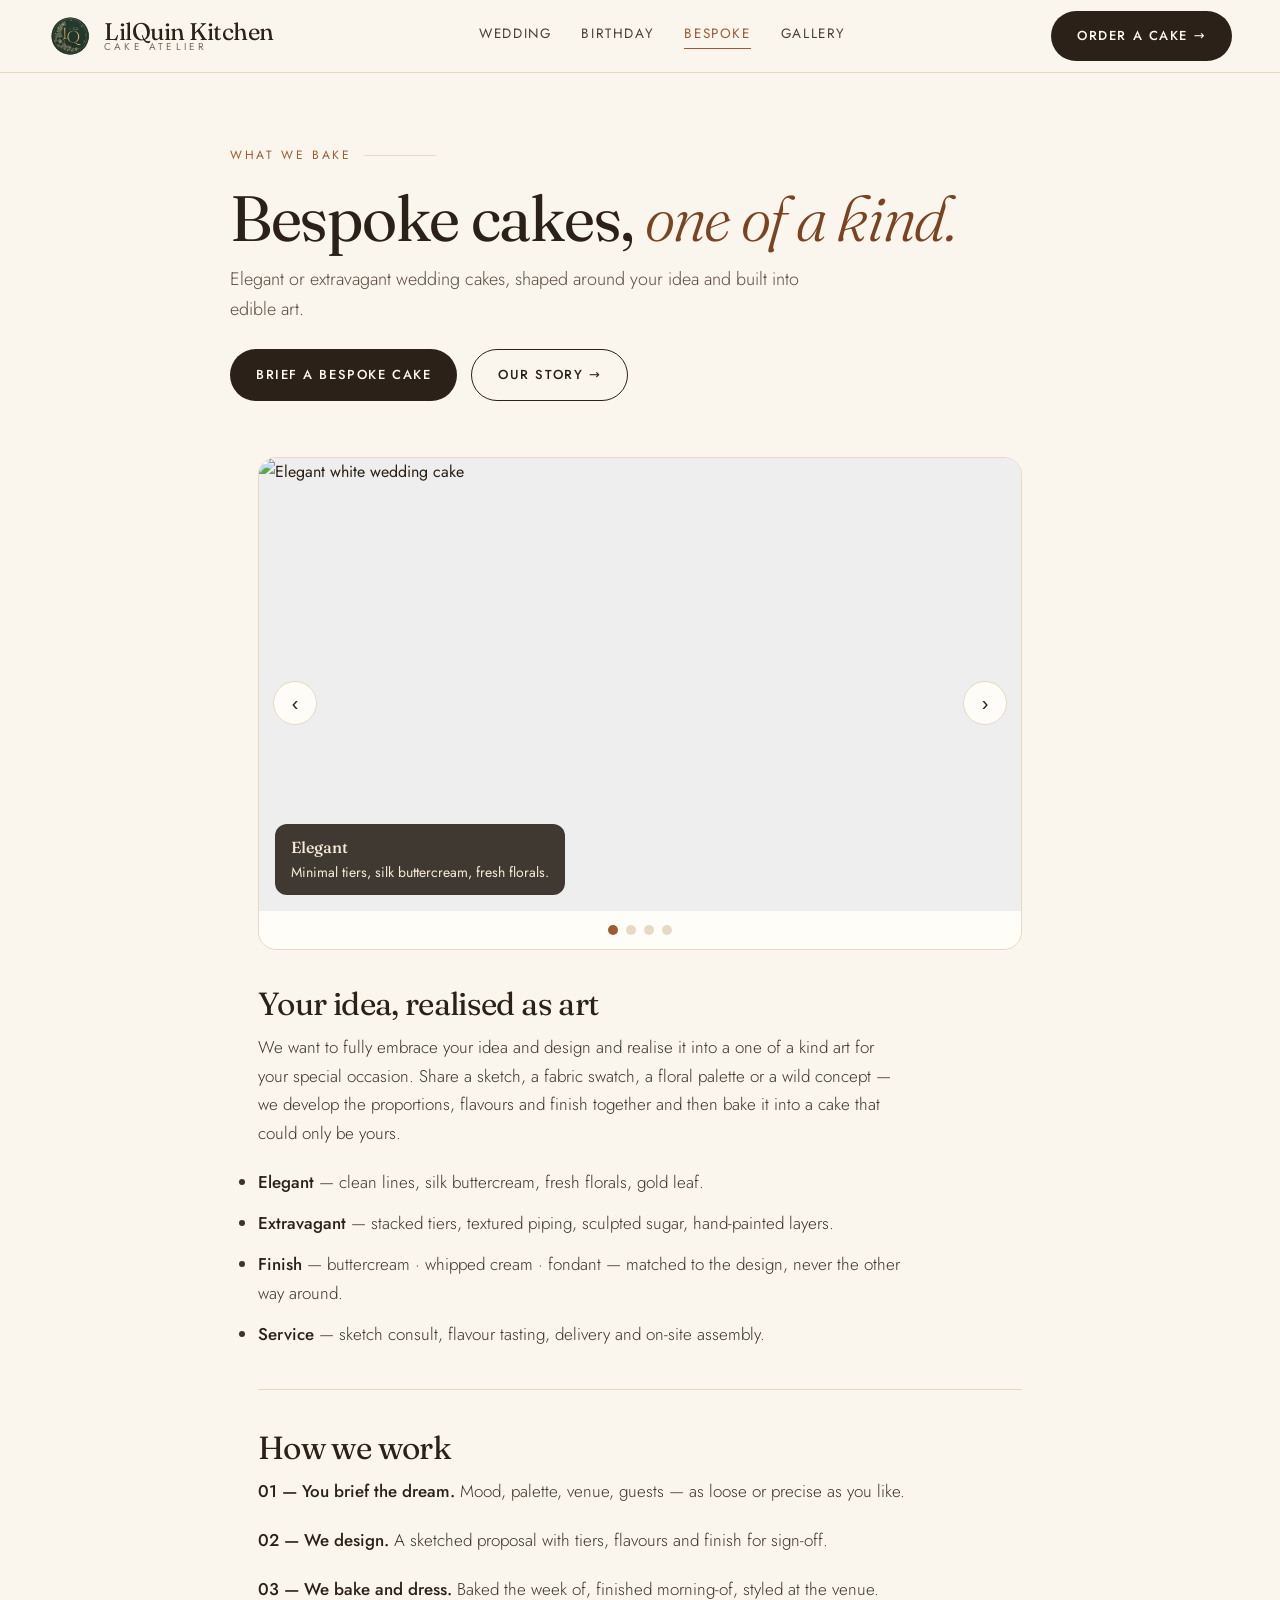
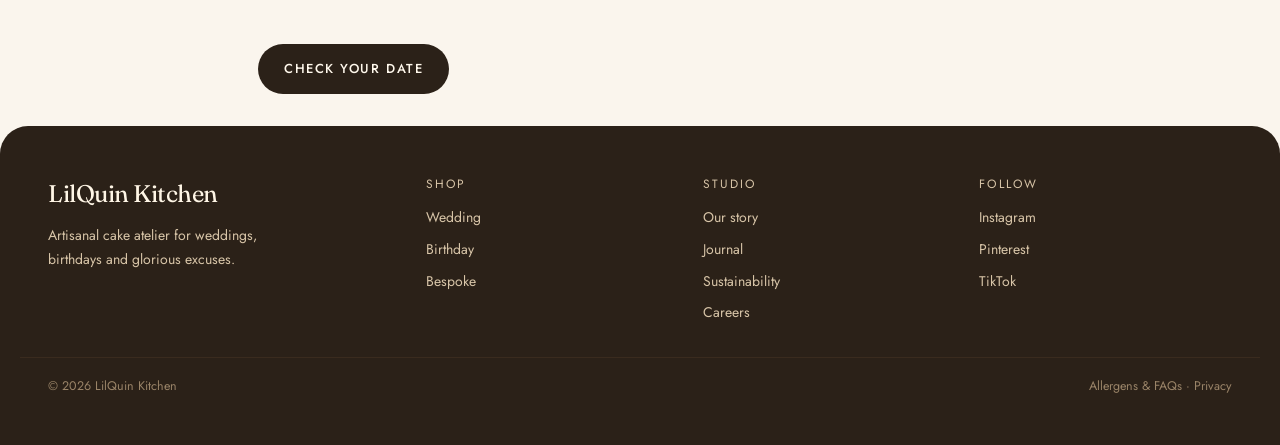
==== lilquin-bespoke.html @ a7b06f67 "Standardize button margins/sizing across all pages" ====
<!DOCTYPE html>
<html lang="en">
<head>
<meta charset="UTF-8">
<meta name="viewport" content="width=device-width, initial-scale=1.0">
<link rel="icon" type="image/png" href="assets/images/logo.png">
<title>Bespoke Cakes — LilQuin Kitchen</title>
<link href="https://fonts.googleapis.com/css2?family=Fraunces:ital,opsz,wght@0,9..144,300;0,9..144,400;0,9..144,500;0,9..144,600;1,9..144,400;1,9..144,500&family=Jost:wght@300;400;500;600&display=swap" rel="stylesheet">
<style>
:root{
  --cream:#FAF5ED; --cream2:#F3EAD9; --ink:#2B2118; --muted:#7A6A5B;
  --line:#E7D9C4; --accent:#9C5B33; --accent-dark:#7A4423; --sage:#5F6F52; --blush:#EFD9C5;
  --card:#FFFDF8; --radius:18px;
}
*{margin:0;padding:0;box-sizing:border-box}
body{font-family:'Jost',system-ui,sans-serif;background:var(--cream);color:var(--ink);line-height:1.7;-webkit-font-smoothing:antialiased}
h1,h2,h3{font-family:'Fraunces',Georgia,serif;font-weight:400;line-height:1.1;letter-spacing:-.02em}
a{color:inherit;text-decoration:none}
.wrap{max-width:820px;margin:0 auto;padding:0 28px}
.wrap-wide{max-width:1240px;margin:0 auto;padding:0 28px}
header{position:sticky;top:0;z-index:20;background:rgba(250,245,237,.88);backdrop-filter:blur(14px);border-bottom:1px solid var(--line)}
.nav{display:flex;align-items:center;justify-content:space-between;height:72px}
.logo{display:flex;align-items:center;gap:12px;font-family:'Fraunces',serif;font-size:24px;letter-spacing:-.02em}
.logo img{width:44px;height:44px;border-radius:50%;object-fit:cover;flex-shrink:0}
.logo-text{display:flex;flex-direction:column;line-height:1}
.logo small,.logo-text small{display:block;font-family:'Jost';font-size:10px;letter-spacing:.32em;text-transform:uppercase;color:var(--muted);margin-top:-2px}
.links{display:flex;gap:30px;font-size:13.5px;letter-spacing:.12em;text-transform:uppercase;color:#4A3E33}
.links a:hover{color:var(--accent)}
.links a.active{color:var(--accent);border-bottom:1px solid var(--accent);padding-bottom:2px}
.btn{display:inline-flex;align-items:center;gap:10px;background:var(--ink);color:#FFF8EC;border:0;border-radius:999px;padding:14px 26px;font-size:13px;letter-spacing:.12em;text-transform:uppercase;font-weight:500;cursor:pointer;transition:.25s}
.btn:hover{background:var(--accent);transform:translateY(-1px)}
.hero{padding:72px 0 16px}
.kicker{font-size:12px;letter-spacing:.22em;text-transform:uppercase;color:var(--accent);margin-bottom:12px;display:flex;align-items:center;gap:12px}
.kicker:after{content:"";height:1px;width:72px;background:var(--line);display:inline-block}
.hero h1{font-size:clamp(44px,5vw,68px);margin:18px 0 10px}
.hero h1 i{font-style:italic;font-weight:300;color:var(--accent-dark)}
.hero p.lead{font-size:18px;color:#5B4D40;font-weight:300;max-width:58ch;margin-bottom:24px}
.cta-wrap{display:flex;gap:14px;margin-bottom:32px;flex-wrap:wrap}

.carousel{position:relative;background:var(--card);border:1px solid var(--line);border-radius:var(--radius);overflow:hidden;margin:8px 0 8px}
.slides{position:relative;aspect-ratio:16/9.5;background:#eee;overflow:hidden}
.slide{position:absolute;inset:0;opacity:0;transition:opacity .5s}
.slide.active{opacity:1;z-index:1}
.slide img{width:100%;height:100%;object-fit:cover;display:block}
.cap{position:absolute;left:16px;bottom:16px;background:rgba(35,26,18,.85);color:#F6EAD6;border-radius:12px;padding:10px 16px;font-size:14px}
.cap strong{font-family:'Fraunces';font-weight:500;font-size:16px;display:block}
.car-btn{position:absolute;top:50%;transform:translateY(-50%);z-index:2;width:44px;height:44px;border-radius:50%;border:1px solid var(--line);background:rgba(255,253,248,.92);font-size:20px;cursor:pointer;color:var(--ink)}
.car-btn:hover{background:var(--ink);color:#fff}
.car-btn.prev{left:14px}.car-btn.next{right:14px}
.dots{display:flex;gap:8px;justify-content:center;padding:14px}
.dot2{width:10px;height:10px;border-radius:50%;background:var(--line);border:0;cursor:pointer}
.dot2.active{background:var(--accent)}
.divider{border:0;border-top:1px solid var(--line);margin:40px 0}
.prose p{font-size:17px;color:#3E332A;font-weight:300;margin-bottom:20px;max-width:65ch}
.prose h2{font-size:32px;margin:36px 0 12px}
.prose ul{font-size:17px;color:#3E332A;font-weight:300;max-width:65ch;margin-bottom:20px}
.prose li{margin-bottom:12px}
.prose strong{font-weight:500;color:var(--ink)}
.box{background:var(--card);border:1px solid var(--line);border-radius:var(--radius);padding:32px;margin:0 0 60px}
.box p{color:var(--muted);margin:8px 0 20px}
footer{background:var(--ink);color:#D8C5A8;padding:48px 0;border-radius:28px 28px 0 0;margin-top:20px}
footer .cols{display:grid;grid-template-columns:1.4fr 1fr 1fr 1fr;gap:24px}
@media(max-width:980px){
.links{display:none}
footer .cols{grid-template-columns:1fr 1fr}
}
@media(max-width:600px){
body{overflow-x:hidden}
img{max-width:100%}
.wrap,.wrap-wide{padding:0 18px}
.nav{height:64px}
.logo{font-size:19px;gap:8px}
.logo img{width:36px;height:36px}
.nav .btn{padding:10px 16px;font-size:11px;white-space:nowrap}
.cta-row .btn,.cta-wrap .btn,.cta-box .btn{width:100%;justify-content:center}
.hero{padding:36px 0 8px}
.hero h1{font-size:36px}
.hero p.lead{font-size:16px;margin-bottom:20px}

.prose p,.prose ul{font-size:16px}
.prose h2{font-size:25px;margin:28px 0 10px}
.box{padding:24px 20px;margin-bottom:40px}
.slides{aspect-ratio:4/3.4}
footer .cols{grid-template-columns:1fr;gap:20px}
footer{padding:36px 0;border-radius:20px 20px 0 0}
}
</style>
</head>
<body>
<header><div class="wrap-wide nav">
<div class="logo"><img src="assets/images/logo.png" alt="LilQuin Kitchen logo"><a href="index.html" class="logo-text" style="color:inherit;text-decoration:none">LilQuin Kitchen <small>Cake Atelier</small></a></div>
<nav class="links"><a href="lilquin-wedding.html">Wedding</a><a href="lilquin-birthday.html">Birthday</a><a href="lilquin-bespoke.html" class="active">Bespoke</a><a href="index.html#gallery">Gallery</a></nav>
<a class="btn" href="index.html#tasting">Order a cake →</a>
</div></header>

<div class="wrap hero">
<div class="kicker">What we bake</div>
<h1>Bespoke cakes, <i>one of a kind.</i></h1>
<p class="lead">Elegant or extravagant wedding cakes, shaped around your idea and built into edible art.</p>
<div class="cta-wrap">
<a class="btn" href="index.html#tasting">Brief a bespoke cake</a>
<a class="btn" href="lilquin-our-story.html" style="background:transparent;color:var(--ink);border:1px solid var(--ink)">Our Story →</a>
</div>
</div>

<main class="wrap">
<div class="carousel" id="bespCar">
<div class="slides">
<div class="slide active"><img src="https://images.unsplash.com/photo-1535254973040-607b474cb50d?q=80&w=1200&auto=format&fit=crop" alt="Elegant white wedding cake"><div class="cap"><strong>Elegant</strong>Minimal tiers, silk buttercream, fresh florals.</div></div>
<div class="slide"><img src="https://images.unsplash.com/photo-1578985545062-69928b1d9587?q=80&w=1200&auto=format&fit=crop" alt="Extravagant multi-tier wedding cake"><div class="cap"><strong>Extravagant</strong>Height, texture and drama for the big room.</div></div>
<div class="slide"><img src="https://images.unsplash.com/photo-1587668178277-295251f900ce?q=80&w=1200&auto=format&fit=crop" alt="Sculpted wedding cake detail"><div class="cap"><strong>Sculpted detail</strong>Hand-painted, piped, colour-matched.</div></div>
<div class="slide"><img src="https://images.unsplash.com/photo-1621303837174-89787a7d4729?q=80&w=1200&auto=format&fit=crop" alt="Brand launch cake"><div class="cap"><strong>Statement</strong>Art for the table — launches to vow renewals.</div></div>
</div>
<button class="car-btn prev" aria-label="Previous">‹</button>
<button class="car-btn next" aria-label="Next">›</button>
<div class="dots"></div>
</div>

<section class="prose">
<h2>Your idea, realised as art</h2>
<!-- required paragraph: embrace customer's idea into one-of-a-kind art -->
<p>We want to fully embrace your idea and design and realise it into a one of a kind art for your special occasion. Share a sketch, a fabric swatch, a floral palette or a wild concept — we develop the proportions, flavours and finish together and then bake it into a cake that could only be yours.</p>
<ul>
<li><strong>Elegant</strong> — clean lines, silk buttercream, fresh florals, gold leaf.</li>
<li><strong>Extravagant</strong> — stacked tiers, textured piping, sculpted sugar, hand-painted layers.</li>
<li><strong>Finish</strong> — buttercream · whipped cream · fondant — matched to the design, never the other way around.</li>
<li><strong>Service</strong> — sketch consult, flavour tasting, delivery and on-site assembly.</li>
</ul>
</section>

<div class="divider"></div>

<section class="prose">
<h2>How we work</h2>
<p><strong>01 — You brief the dream.</strong> Mood, palette, venue, guests — as loose or precise as you like.</p>
<p><strong>02 — We design.</strong> A sketched proposal with tiers, flavours and finish for sign-off.</p>
<p><strong>03 — We bake and dress.</strong> Baked the week of, finished morning-of, styled at the venue.</p>
</section>

<div class="cta-wrap" style="margin-top:40px">
<a class="btn" href="index.html#tasting">Check your date</a>
</div>
</main>

<footer><div class="wrap-wide cols">
<div><div class="logo" style="color:#FFF6E6">LilQuin Kitchen</div><p style="font-size:14px;margin-top:10px;max-width:32ch">Artisanal cake atelier for weddings, birthdays and glorious excuses.</p></div>
<div><div style="font-size:12px;letter-spacing:.18em;text-transform:uppercase;margin-bottom:12px">Shop</div><div style="display:grid;gap:8px;font-size:14px"><a href="lilquin-wedding.html">Wedding</a><a href="lilquin-birthday.html">Birthday</a><a href="lilquin-bespoke.html">Bespoke</a></div></div>
<div><div style="font-size:12px;letter-spacing:.18em;text-transform:uppercase;margin-bottom:12px">Studio</div><div style="display:grid;gap:8px;font-size:14px"><a href="lilquin-our-story.html">Our story</a><a href="#">Journal</a><a href="#">Sustainability</a><a href="#">Careers</a></div></div>
<div><div style="font-size:12px;letter-spacing:.18em;text-transform:uppercase;margin-bottom:12px">Follow</div><div style="display:grid;gap:8px;font-size:14px"><a href="#">Instagram</a><a href="#">Pinterest</a><a href="#">TikTok</a></div></div>
</div><div class="wrap-wide" style="border-top:1px solid #3A2B1E;margin-top:32px;padding-top:18px;display:flex;justify-content:space-between;font-size:12.5px;color:#9A8468"><span>© 2026 LilQuin Kitchen</span><span>Allergens & FAQs · Privacy</span></div></footer>

<script>
(function(){
var root=document.getElementById('bespCar');
var slides=root.querySelectorAll('.slide');
var dotsWrap=root.querySelector('.dots');
var i=0,timer;
slides.forEach(function(_,n){
var d=document.createElement('button');d.className='dot2'+(n===0?' active':'');
d.setAttribute('aria-label','Go to slide '+(n+1));
d.onclick=function(){go(n);restart();};dotsWrap.appendChild(d);
});
var dots=dotsWrap.querySelectorAll('.dot2');
function go(n){slides[i].classList.remove('active');dots[i].classList.remove('active');i=(n+slides.length)%slides.length;slides[i].classList.add('active');dots[i].classList.add('active');}
root.querySelector('.prev').onclick=function(){go(i-1);restart();};
root.querySelector('.next').onclick=function(){go(i+1);restart();};
function restart(){clearInterval(timer);timer=setInterval(function(){go(i+1);},6000);}
restart();
})();
</script>
</body>
</html>
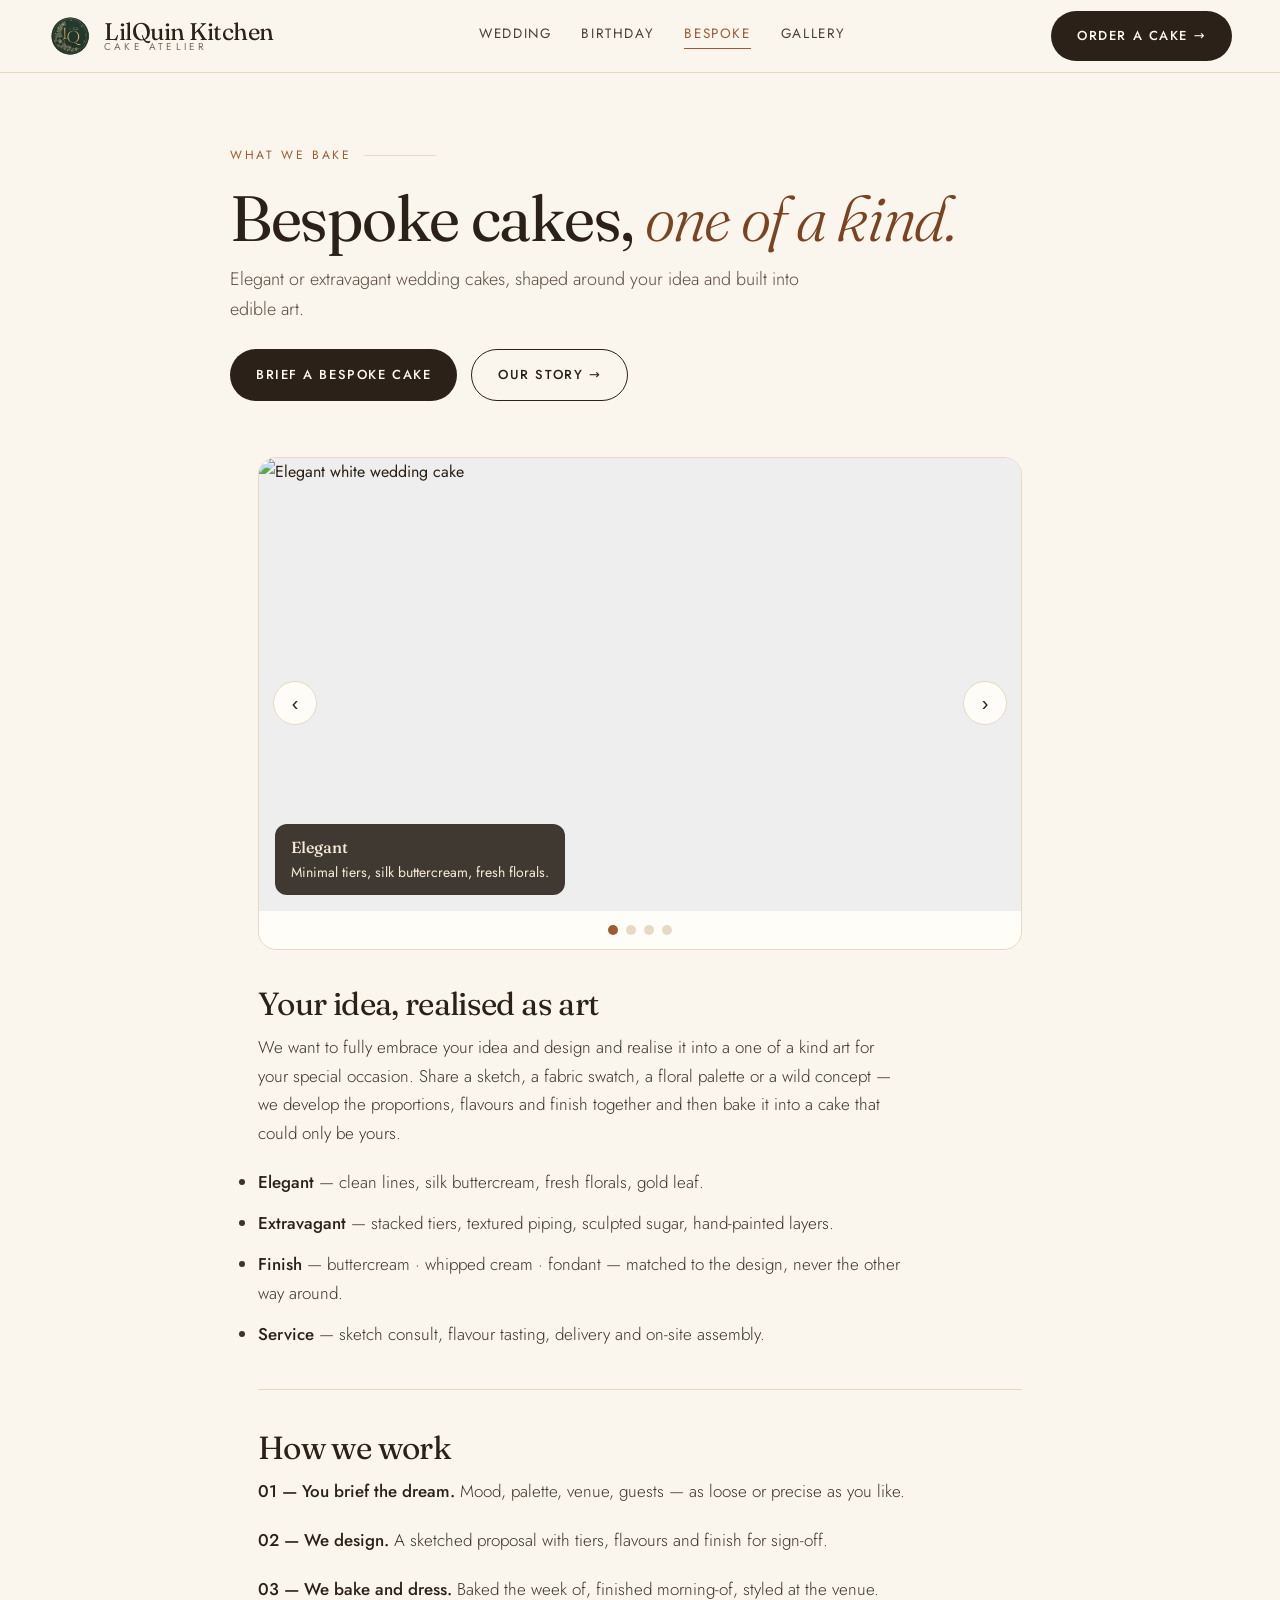
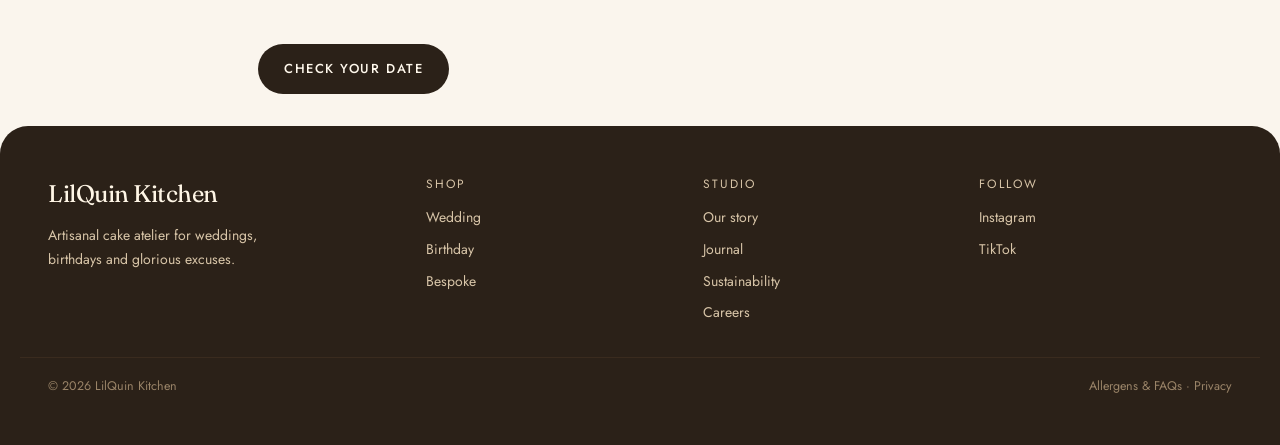
==== commit 4bae4e20: "Footer: remove Pinterest, link Instagram and TikTok to contact URLs on all pages" ====
--- a/lilquin-bespoke.html
+++ b/lilquin-bespoke.html
@@ -146,7 +146,7 @@
 <div><div class="logo" style="color:#FFF6E6">LilQuin Kitchen</div><p style="font-size:14px;margin-top:10px;max-width:32ch">Artisanal cake atelier for weddings, birthdays and glorious excuses.</p></div>
 <div><div style="font-size:12px;letter-spacing:.18em;text-transform:uppercase;margin-bottom:12px">Shop</div><div style="display:grid;gap:8px;font-size:14px"><a href="lilquin-wedding.html">Wedding</a><a href="lilquin-birthday.html">Birthday</a><a href="lilquin-bespoke.html">Bespoke</a></div></div>
 <div><div style="font-size:12px;letter-spacing:.18em;text-transform:uppercase;margin-bottom:12px">Studio</div><div style="display:grid;gap:8px;font-size:14px"><a href="lilquin-our-story.html">Our story</a><a href="#">Journal</a><a href="#">Sustainability</a><a href="#">Careers</a></div></div>
-<div><div style="font-size:12px;letter-spacing:.18em;text-transform:uppercase;margin-bottom:12px">Follow</div><div style="display:grid;gap:8px;font-size:14px"><a href="#">Instagram</a><a href="#">Pinterest</a><a href="#">TikTok</a></div></div>
+<div><div style="font-size:12px;letter-spacing:.18em;text-transform:uppercase;margin-bottom:12px">Follow</div><div style="display:grid;gap:8px;font-size:14px"><a href="https://instagram.com/lilquin_kitchen" target="_blank" rel="noopener">Instagram</a><a href="https://tiktok.com/@lilquin_kitchen" target="_blank" rel="noopener">TikTok</a></div></div>
 </div><div class="wrap-wide" style="border-top:1px solid #3A2B1E;margin-top:32px;padding-top:18px;display:flex;justify-content:space-between;font-size:12.5px;color:#9A8468"><span>© 2026 LilQuin Kitchen</span><span>Allergens & FAQs · Privacy</span></div></footer>
 
 <script>
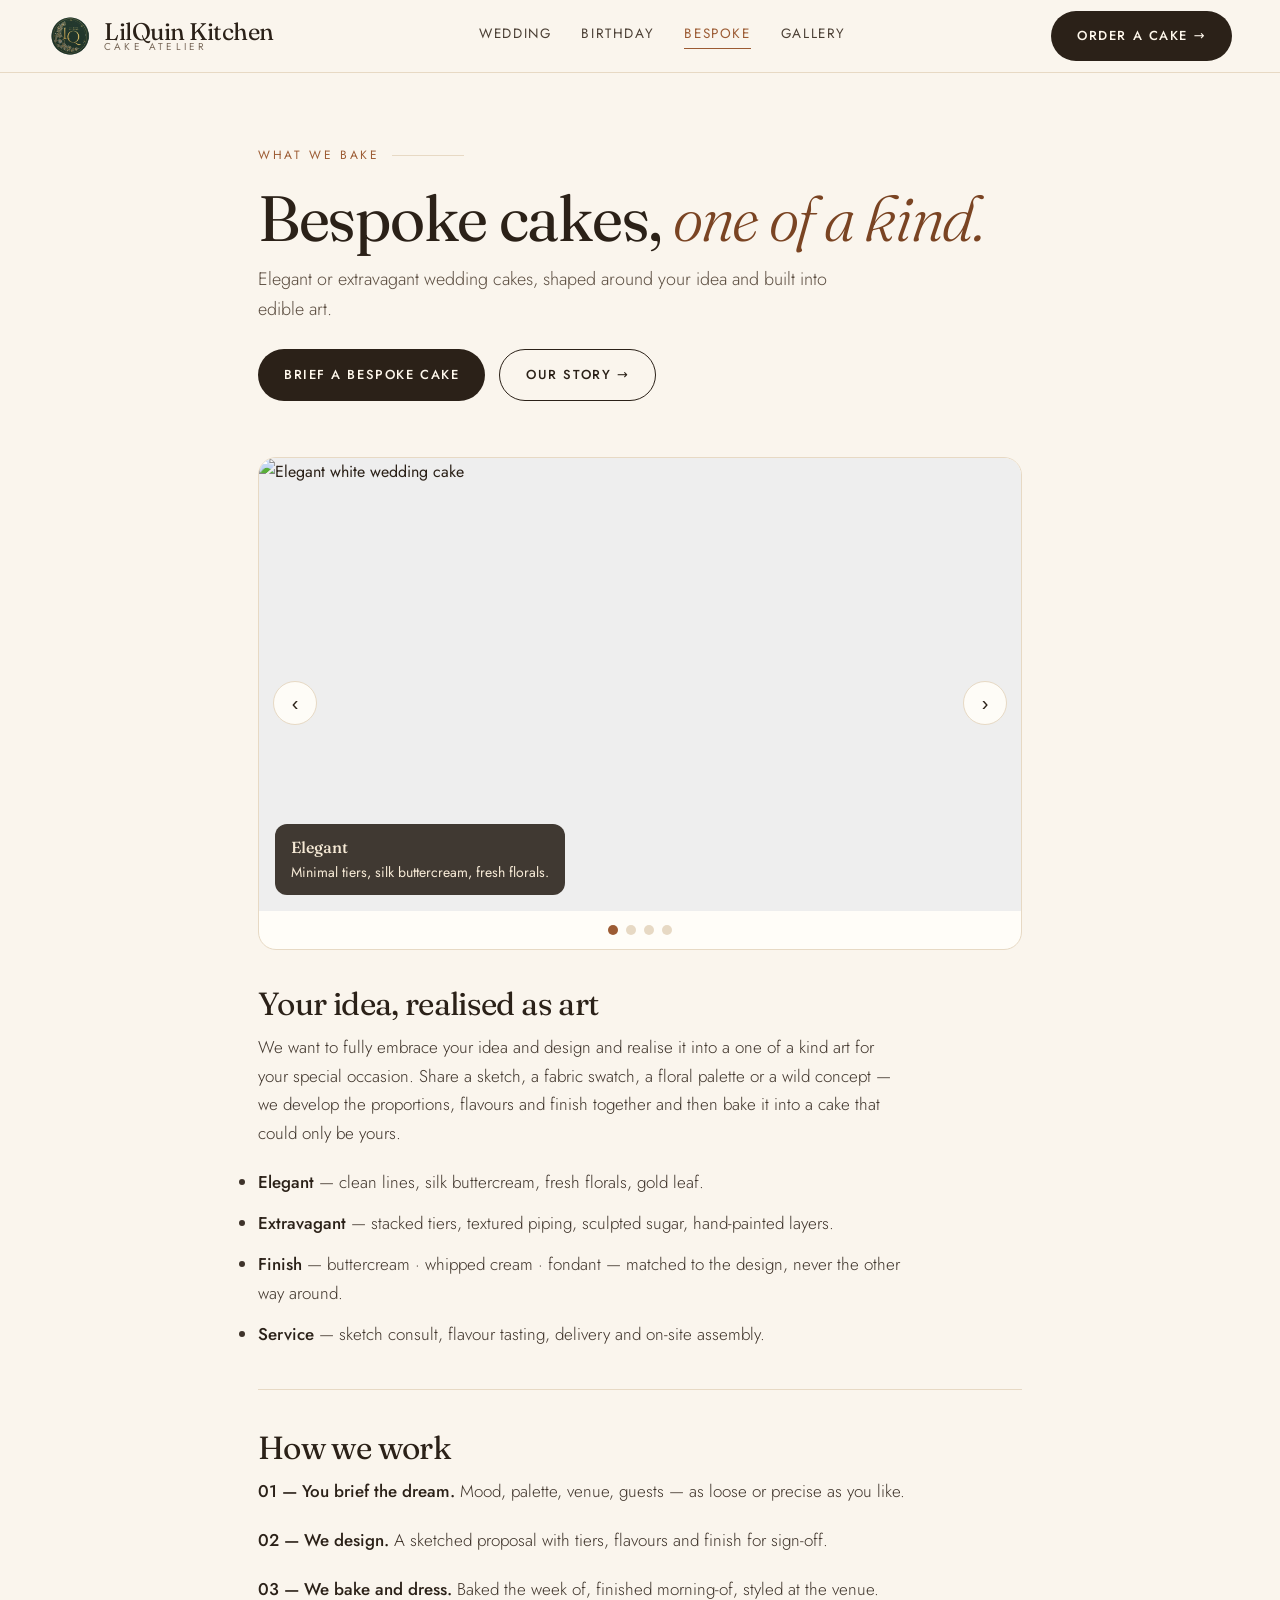
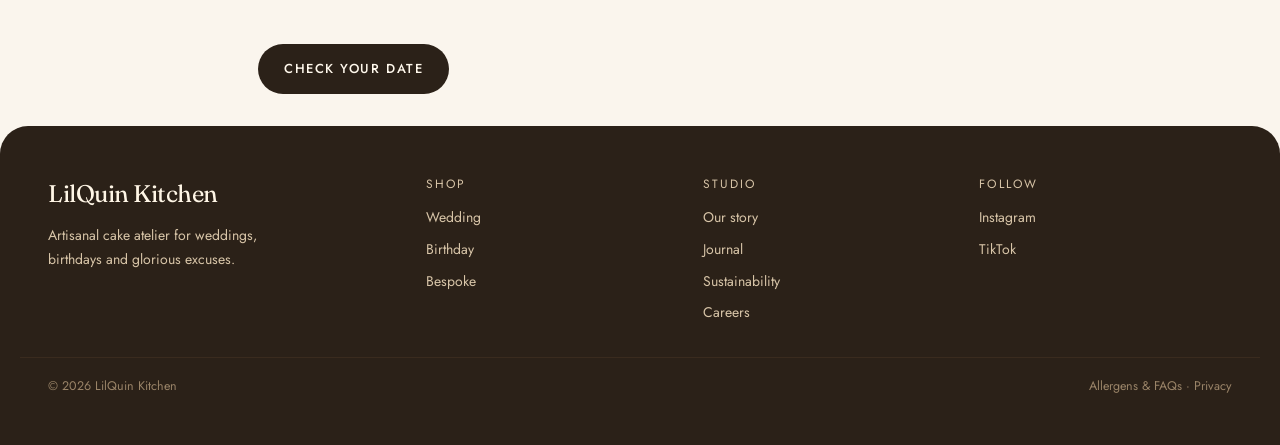
==== commit f5cef229: "fix(mobile): nest hero/story inside wrap for 18px gutters" ====
--- a/lilquin-bespoke.html
+++ b/lilquin-bespoke.html
@@ -29,7 +29,7 @@
 .links a.active{color:var(--accent);border-bottom:1px solid var(--accent);padding-bottom:2px}
 .btn{display:inline-flex;align-items:center;gap:10px;background:var(--ink);color:#FFF8EC;border:0;border-radius:999px;padding:14px 26px;font-size:13px;letter-spacing:.12em;text-transform:uppercase;font-weight:500;cursor:pointer;transition:.25s}
 .btn:hover{background:var(--accent);transform:translateY(-1px)}
-.hero{padding:72px 0 16px}
+.hero{padding-top:72px;padding-bottom:16px}
 .kicker{font-size:12px;letter-spacing:.22em;text-transform:uppercase;color:var(--accent);margin-bottom:12px;display:flex;align-items:center;gap:12px}
 .kicker:after{content:"";height:1px;width:72px;background:var(--line);display:inline-block}
 .hero h1{font-size:clamp(44px,5vw,68px);margin:18px 0 10px}
@@ -73,9 +73,10 @@
 .logo img{width:36px;height:36px}
 .nav .btn{padding:10px 16px;font-size:11px;white-space:nowrap}
 .cta-row .btn,.cta-wrap .btn,.cta-box .btn{width:100%;justify-content:center}
-.hero{padding:36px 0 8px}
-.hero h1{font-size:36px}
-.hero p.lead{font-size:16px;margin-bottom:20px}
+.hero{padding:36px 0 20px}
+.hero h1{font-size:38px;margin:22px 0 18px}
+.hero p.lead{font-size:16px;margin-bottom:0}
+.cta-wrap{margin:28px 0 30px}
 
 .prose p,.prose ul{font-size:16px}
 .prose h2{font-size:25px;margin:28px 0 10px}
@@ -84,22 +85,41 @@
 footer .cols{grid-template-columns:1fr;gap:20px}
 footer{padding:36px 0;border-radius:20px 20px 0 0}
 }
+
+.hamburger{display:none;align-items:center;justify-content:center;width:44px;height:44px;border:1px solid var(--line);border-radius:12px;background:#fff;color:var(--ink);cursor:pointer;flex-shrink:0}
+.hamburger span{display:block;width:18px;height:2px;background:currentColor;position:relative;transition:.2s}
+.hamburger span:before,.hamburger span:after{content:"";position:absolute;left:0;width:18px;height:2px;background:currentColor;transition:.2s}
+.hamburger span:before{top:-6px}.hamburger span:after{top:6px}
+.nav-open .hamburger span{background:transparent}
+.nav-open .hamburger span:before{transform:rotate(45deg);top:0}
+.nav-open .hamburger span:after{transform:rotate(-45deg);top:0}
+@media(max-width:980px){
+ .hamburger{display:flex}
+ .nav .btn{margin-left:auto}
+ .nav{position:relative}
+ header .links{position:absolute;top:100%;left:0;right:0;background:var(--cream);border-top:1px solid var(--line);border-bottom:1px solid var(--line);flex-direction:column;gap:0;padding:10px 18px 14px;display:none;z-index:19;box-shadow:0 12px 30px rgba(60,35,10,.12)}
+ header.nav-open .links{display:flex}
+ header .links a{padding:12px 4px;font-size:15px;border-bottom:1px solid #EDE3D3}
+ header .links a:last-child{border-bottom:0}
+}
 </style>
 </head>
 <body>
 <header><div class="wrap-wide nav">
 <div class="logo"><img src="assets/images/logo.png" alt="LilQuin Kitchen logo"><a href="index.html" class="logo-text" style="color:inherit;text-decoration:none">LilQuin Kitchen <small>Cake Atelier</small></a></div>
 <nav class="links"><a href="lilquin-wedding.html">Wedding</a><a href="lilquin-birthday.html">Birthday</a><a href="lilquin-bespoke.html" class="active">Bespoke</a><a href="index.html#gallery">Gallery</a></nav>
-<a class="btn" href="index.html#tasting">Order a cake →</a>
+<a class="btn" href="index.html#tasting">Order a cake →</a><button class="hamburger" aria-label="Menu" aria-expanded="false"><span></span></button>
 </div></header>
 
-<div class="wrap hero">
+<div class="wrap">
+<div class="hero">
 <div class="kicker">What we bake</div>
 <h1>Bespoke cakes, <i>one of a kind.</i></h1>
 <p class="lead">Elegant or extravagant wedding cakes, shaped around your idea and built into edible art.</p>
 <div class="cta-wrap">
 <a class="btn" href="index.html#tasting">Brief a bespoke cake</a>
 <a class="btn" href="lilquin-our-story.html" style="background:transparent;color:var(--ink);border:1px solid var(--ink)">Our Story →</a>
+</div>
 </div>
 </div>
 
@@ -168,5 +188,6 @@
 restart();
 })();
 </script>
+<script>(function(){var h=document.querySelector('.hamburger'),hdr=document.querySelector('header');if(!h||!hdr)return;h.addEventListener('click',function(){var o=hdr.classList.toggle('nav-open');h.setAttribute('aria-expanded',o?'true':'false')});hdr.querySelectorAll('.links a').forEach(function(a){a.addEventListener('click',function(){hdr.classList.remove('nav-open');h.setAttribute('aria-expanded','false')})});document.addEventListener('click',function(e){if(!hdr.contains(e.target)){hdr.classList.remove('nav-open');h.setAttribute('aria-expanded','false')}});})();</script>
 </body>
 </html>
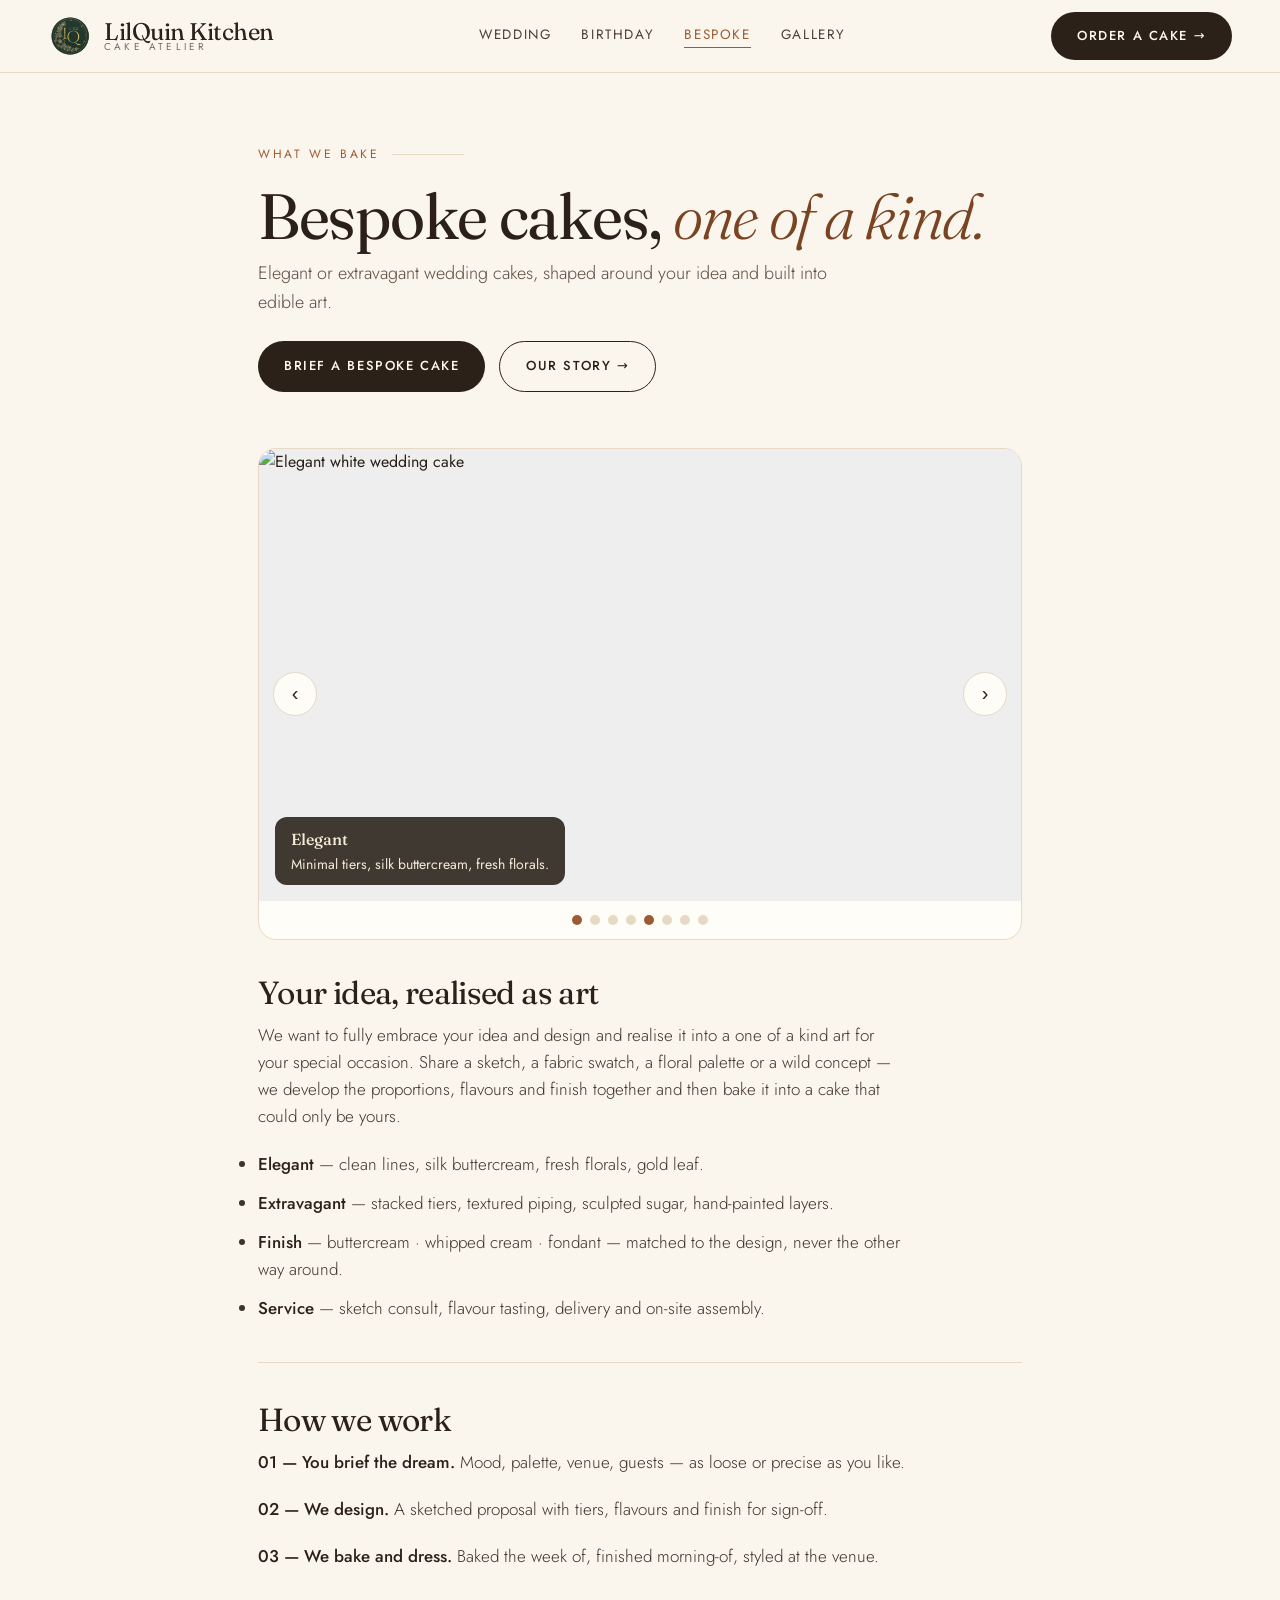
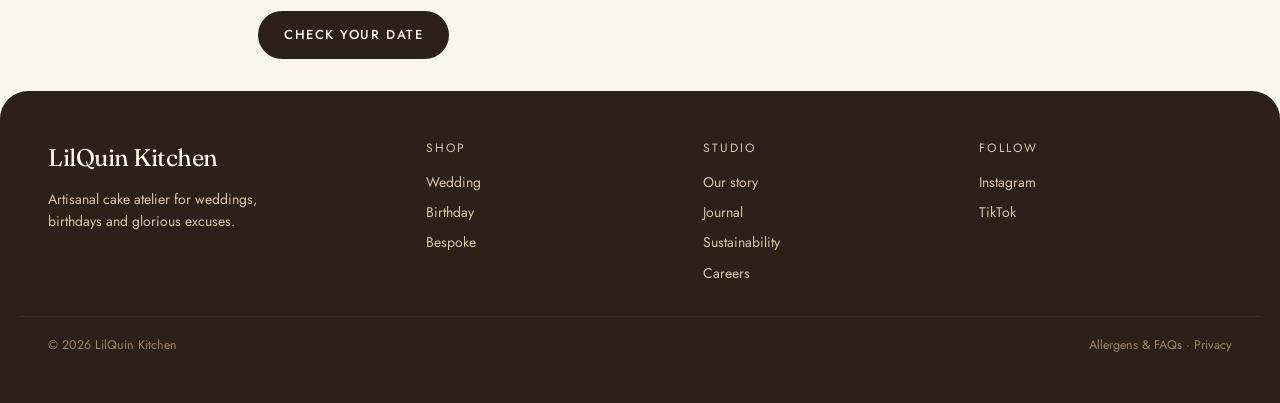
==== commit 7d1341b3: "fix(responsive): mobile gutters, grids, hero, footer, overflow guards - Shared: overflow-x clip, foo" ====
--- a/lilquin-bespoke.html
+++ b/lilquin-bespoke.html
@@ -6,37 +6,13 @@
 <link rel="icon" type="image/png" href="assets/images/logo.png">
 <title>Bespoke Cakes — LilQuin Kitchen</title>
 <link href="https://fonts.googleapis.com/css2?family=Fraunces:ital,opsz,wght@0,9..144,300;0,9..144,400;0,9..144,500;0,9..144,600;1,9..144,400;1,9..144,500&family=Jost:wght@300;400;500;600&display=swap" rel="stylesheet">
+<link rel="stylesheet" href="assets/css/style.css">
 <style>
-:root{
-  --cream:#FAF5ED; --cream2:#F3EAD9; --ink:#2B2118; --muted:#7A6A5B;
-  --line:#E7D9C4; --accent:#9C5B33; --accent-dark:#7A4423; --sage:#5F6F52; --blush:#EFD9C5;
-  --card:#FFFDF8; --radius:18px;
-}
-*{margin:0;padding:0;box-sizing:border-box}
-body{font-family:'Jost',system-ui,sans-serif;background:var(--cream);color:var(--ink);line-height:1.7;-webkit-font-smoothing:antialiased}
-h1,h2,h3{font-family:'Fraunces',Georgia,serif;font-weight:400;line-height:1.1;letter-spacing:-.02em}
-a{color:inherit;text-decoration:none}
-.wrap{max-width:820px;margin:0 auto;padding:0 28px}
-.wrap-wide{max-width:1240px;margin:0 auto;padding:0 28px}
-header{position:sticky;top:0;z-index:20;background:rgba(250,245,237,.88);backdrop-filter:blur(14px);border-bottom:1px solid var(--line)}
-.nav{display:flex;align-items:center;justify-content:space-between;height:72px}
-.logo{display:flex;align-items:center;gap:12px;font-family:'Fraunces',serif;font-size:24px;letter-spacing:-.02em}
-.logo img{width:44px;height:44px;border-radius:50%;object-fit:cover;flex-shrink:0}
-.logo-text{display:flex;flex-direction:column;line-height:1}
-.logo small,.logo-text small{display:block;font-family:'Jost';font-size:10px;letter-spacing:.32em;text-transform:uppercase;color:var(--muted);margin-top:-2px}
-.links{display:flex;gap:30px;font-size:13.5px;letter-spacing:.12em;text-transform:uppercase;color:#4A3E33}
-.links a:hover{color:var(--accent)}
-.links a.active{color:var(--accent);border-bottom:1px solid var(--accent);padding-bottom:2px}
-.btn{display:inline-flex;align-items:center;gap:10px;background:var(--ink);color:#FFF8EC;border:0;border-radius:999px;padding:14px 26px;font-size:13px;letter-spacing:.12em;text-transform:uppercase;font-weight:500;cursor:pointer;transition:.25s}
-.btn:hover{background:var(--accent);transform:translateY(-1px)}
-.hero{padding-top:72px;padding-bottom:16px}
-.kicker{font-size:12px;letter-spacing:.22em;text-transform:uppercase;color:var(--accent);margin-bottom:12px;display:flex;align-items:center;gap:12px}
-.kicker:after{content:"";height:1px;width:72px;background:var(--line);display:inline-block}
-.hero h1{font-size:clamp(44px,5vw,68px);margin:18px 0 10px}
-.hero h1 i{font-style:italic;font-weight:300;color:var(--accent-dark)}
-.hero p.lead{font-size:18px;color:#5B4D40;font-weight:300;max-width:58ch;margin-bottom:24px}
-.cta-wrap{display:flex;gap:14px;margin-bottom:32px;flex-wrap:wrap}
+/* ==========================================================================
+   Bespoke — Page-specific styles
+   ========================================================================== */
 
+/* carousel (same as birthday) */
 .carousel{position:relative;background:var(--card);border:1px solid var(--line);border-radius:var(--radius);overflow:hidden;margin:8px 0 8px}
 .slides{position:relative;aspect-ratio:16/9.5;background:#eee;overflow:hidden}
 .slide{position:absolute;inset:0;opacity:0;transition:opacity .5s}
@@ -50,57 +26,25 @@
 .dots{display:flex;gap:8px;justify-content:center;padding:14px}
 .dot2{width:10px;height:10px;border-radius:50%;background:var(--line);border:0;cursor:pointer}
 .dot2.active{background:var(--accent)}
-.divider{border:0;border-top:1px solid var(--line);margin:40px 0}
-.prose p{font-size:17px;color:#3E332A;font-weight:300;margin-bottom:20px;max-width:65ch}
-.prose h2{font-size:32px;margin:36px 0 12px}
-.prose ul{font-size:17px;color:#3E332A;font-weight:300;max-width:65ch;margin-bottom:20px}
-.prose li{margin-bottom:12px}
-.prose strong{font-weight:500;color:var(--ink)}
-.box{background:var(--card);border:1px solid var(--line);border-radius:var(--radius);padding:32px;margin:0 0 60px}
-.box p{color:var(--muted);margin:8px 0 20px}
-footer{background:var(--ink);color:#D8C5A8;padding:48px 0;border-radius:28px 28px 0 0;margin-top:20px}
-footer .cols{display:grid;grid-template-columns:1.4fr 1fr 1fr 1fr;gap:24px}
+
+/* responsive tweaks for this page (shared 980/600 in style.css covers base) */
+@media(max-width:600px){
+  .page-hero p.lead{margin-bottom:0}
+  .cta-wrap{margin:24px 0 28px}
+
+/* ---- Carousel responsive (≤980px / ≤600px) ---- */
 @media(max-width:980px){
-.links{display:none}
-footer .cols{grid-template-columns:1fr 1fr}
+  .slides{aspect-ratio:16/10.5}
+  .cap{left:12px;bottom:12px;right:12px;font-size:13px}
 }
 @media(max-width:600px){
-body{overflow-x:hidden}
-img{max-width:100%}
-.wrap,.wrap-wide{padding:0 18px}
-.nav{height:64px}
-.logo{font-size:19px;gap:8px}
-.logo img{width:36px;height:36px}
-.nav .btn{padding:10px 16px;font-size:11px;white-space:nowrap}
-.cta-row .btn,.cta-wrap .btn,.cta-box .btn{width:100%;justify-content:center}
-.hero{padding:36px 0 20px}
-.hero h1{font-size:38px;margin:22px 0 18px}
-.hero p.lead{font-size:16px;margin-bottom:0}
-.cta-wrap{margin:28px 0 30px}
-
-.prose p,.prose ul{font-size:16px}
-.prose h2{font-size:25px;margin:28px 0 10px}
-.box{padding:24px 20px;margin-bottom:40px}
-.slides{aspect-ratio:4/3.4}
-footer .cols{grid-template-columns:1fr;gap:20px}
-footer{padding:36px 0;border-radius:20px 20px 0 0}
+  .carousel{margin:4px 0}
+  .slides{aspect-ratio:4/3.4}
+  .car-btn{width:38px;height:38px;font-size:17px}
+  .car-btn.prev{left:8px}.car-btn.next{right:8px}
+  .cap{left:10px;right:10px;bottom:10px;padding:8px 12px}
+  .cap strong{font-size:14px}
 }
-
-.hamburger{display:none;align-items:center;justify-content:center;width:44px;height:44px;border:1px solid var(--line);border-radius:12px;background:#fff;color:var(--ink);cursor:pointer;flex-shrink:0}
-.hamburger span{display:block;width:18px;height:2px;background:currentColor;position:relative;transition:.2s}
-.hamburger span:before,.hamburger span:after{content:"";position:absolute;left:0;width:18px;height:2px;background:currentColor;transition:.2s}
-.hamburger span:before{top:-6px}.hamburger span:after{top:6px}
-.nav-open .hamburger span{background:transparent}
-.nav-open .hamburger span:before{transform:rotate(45deg);top:0}
-.nav-open .hamburger span:after{transform:rotate(-45deg);top:0}
-@media(max-width:980px){
- .hamburger{display:flex}
- .nav .btn{margin-left:auto}
- .nav{position:relative}
- header .links{position:absolute;top:100%;left:0;right:0;background:var(--cream);border-top:1px solid var(--line);border-bottom:1px solid var(--line);flex-direction:column;gap:0;padding:10px 18px 14px;display:none;z-index:19;box-shadow:0 12px 30px rgba(60,35,10,.12)}
- header.nav-open .links{display:flex}
- header .links a{padding:12px 4px;font-size:15px;border-bottom:1px solid #EDE3D3}
- header .links a:last-child{border-bottom:0}
 }
 </style>
 </head>
@@ -111,8 +55,8 @@
 <a class="btn" href="index.html#tasting">Order a cake →</a><button class="hamburger" aria-label="Menu" aria-expanded="false"><span></span></button>
 </div></header>
 
-<div class="wrap">
-<div class="hero">
+<div class="wrap-narrow">
+<div class="page-hero">
 <div class="kicker">What we bake</div>
 <h1>Bespoke cakes, <i>one of a kind.</i></h1>
 <p class="lead">Elegant or extravagant wedding cakes, shaped around your idea and built into edible art.</p>
@@ -123,8 +67,8 @@
 </div>
 </div>
 
-<main class="wrap">
-<div class="carousel" id="bespCar">
+<main class="wrap-narrow">
+<div class="carousel" data-carousel id="bespCar">
 <div class="slides">
 <div class="slide active"><img src="https://images.unsplash.com/photo-1535254973040-607b474cb50d?q=80&w=1200&auto=format&fit=crop" alt="Elegant white wedding cake"><div class="cap"><strong>Elegant</strong>Minimal tiers, silk buttercream, fresh florals.</div></div>
 <div class="slide"><img src="https://images.unsplash.com/photo-1578985545062-69928b1d9587?q=80&w=1200&auto=format&fit=crop" alt="Extravagant multi-tier wedding cake"><div class="cap"><strong>Extravagant</strong>Height, texture and drama for the big room.</div></div>
@@ -167,27 +111,11 @@
 <div><div style="font-size:12px;letter-spacing:.18em;text-transform:uppercase;margin-bottom:12px">Shop</div><div style="display:grid;gap:8px;font-size:14px"><a href="lilquin-wedding.html">Wedding</a><a href="lilquin-birthday.html">Birthday</a><a href="lilquin-bespoke.html">Bespoke</a></div></div>
 <div><div style="font-size:12px;letter-spacing:.18em;text-transform:uppercase;margin-bottom:12px">Studio</div><div style="display:grid;gap:8px;font-size:14px"><a href="lilquin-our-story.html">Our story</a><a href="#">Journal</a><a href="#">Sustainability</a><a href="#">Careers</a></div></div>
 <div><div style="font-size:12px;letter-spacing:.18em;text-transform:uppercase;margin-bottom:12px">Follow</div><div style="display:grid;gap:8px;font-size:14px"><a href="https://instagram.com/lilquin_kitchen" target="_blank" rel="noopener">Instagram</a><a href="https://tiktok.com/@lilquin_kitchen" target="_blank" rel="noopener">TikTok</a></div></div>
-</div><div class="wrap-wide" style="border-top:1px solid #3A2B1E;margin-top:32px;padding-top:18px;display:flex;justify-content:space-between;font-size:12.5px;color:#9A8468"><span>© 2026 LilQuin Kitchen</span><span>Allergens & FAQs · Privacy</span></div></footer>
+</div><div class="wrap footbar"><span>© 2026 LilQuin Kitchen</span><span>Allergens & FAQs · Privacy</span></div></footer>
 
-<script>
-(function(){
-var root=document.getElementById('bespCar');
-var slides=root.querySelectorAll('.slide');
-var dotsWrap=root.querySelector('.dots');
-var i=0,timer;
-slides.forEach(function(_,n){
-var d=document.createElement('button');d.className='dot2'+(n===0?' active':'');
-d.setAttribute('aria-label','Go to slide '+(n+1));
-d.onclick=function(){go(n);restart();};dotsWrap.appendChild(d);
-});
-var dots=dotsWrap.querySelectorAll('.dot2');
-function go(n){slides[i].classList.remove('active');dots[i].classList.remove('active');i=(n+slides.length)%slides.length;slides[i].classList.add('active');dots[i].classList.add('active');}
-root.querySelector('.prev').onclick=function(){go(i-1);restart();};
-root.querySelector('.next').onclick=function(){go(i+1);restart();};
-function restart(){clearInterval(timer);timer=setInterval(function(){go(i+1);},6000);}
-restart();
-})();
-</script>
-<script>(function(){var h=document.querySelector('.hamburger'),hdr=document.querySelector('header');if(!h||!hdr)return;h.addEventListener('click',function(){var o=hdr.classList.toggle('nav-open');h.setAttribute('aria-expanded',o?'true':'false')});hdr.querySelectorAll('.links a').forEach(function(a){a.addEventListener('click',function(){hdr.classList.remove('nav-open');h.setAttribute('aria-expanded','false')})});document.addEventListener('click',function(e){if(!hdr.contains(e.target)){hdr.classList.remove('nav-open');h.setAttribute('aria-expanded','false')}});})();</script>
+<script src="assets/js/shared.js"></script>
+<script src="assets/js/carousel.js"></script>
+<script src="assets/js/shared.js"></script>
+<script src="assets/js/carousel.js"></script>
 </body>
 </html>
--- a/assets/css/style.css
+++ b/assets/css/style.css
@@ -0,0 +1,178 @@
+/* ==========================================================================
+   LilQuin Kitchen — Shared Styles (all pages)
+   ========================================================================== */
+
+/* ---- Design Tokens ---- */
+:root{
+  --cream:#FAF5ED; --cream2:#F3EAD9; --ink:#2B2118; --muted:#7A6A5B;
+  --line:#E7D9C4; --accent:#9C5B33; --accent-dark:#7A4423; --sage:#5F6F52; --blush:#EFD9C5;
+  --card:#FFFDF8; --radius:18px;
+}
+
+/* ---- Reset & Base ---- */
+*{margin:0;padding:0;box-sizing:border-box}
+body{font-family:'Jost',system-ui,sans-serif;background:var(--cream);color:var(--ink);line-height:1.6;-webkit-font-smoothing:antialiased}
+h1,h2,h3,.serif{font-family:'Fraunces',Georgia,serif;font-weight:400;line-height:1.05;letter-spacing:-.02em}
+a{color:inherit;text-decoration:none}
+
+/* ---- Layout Wrappers ---- */
+.wrap{max-width:1240px;margin:0 auto;padding:0 28px}
+.wrap-narrow{max-width:820px;margin:0 auto;padding:0 28px}
+.wrap-wide{max-width:1240px;margin:0 auto;padding:0 28px}
+
+/* ---- Header / Nav ---- */
+header{position:sticky;top:0;z-index:20;background:rgba(250,245,237,.88);backdrop-filter:blur(14px);border-bottom:1px solid var(--line)}
+.nav{display:flex;align-items:center;justify-content:space-between;height:72px;gap:12px;min-width:0}
+.logo{display:flex;align-items:center;gap:12px;font-family:'Fraunces',serif;font-size:24px;letter-spacing:-.02em;min-width:0;flex-shrink:1;overflow:hidden;white-space:nowrap;text-overflow:ellipsis}
+.logo img{width:44px;height:44px;border-radius:50%;object-fit:cover;flex-shrink:0}
+.logo-text{display:flex;flex-direction:column;line-height:1}
+.logo span{font-style:italic;font-weight:300}
+.logo small,.logo-text small{display:block;font-family:'Jost';font-size:10px;letter-spacing:.32em;text-transform:uppercase;color:var(--muted);margin-top:-2px}
+.links{display:flex;gap:30px;font-size:13.5px;letter-spacing:.12em;text-transform:uppercase;color:#4A3E33}
+.links a{position:relative}
+.links a:hover{color:var(--accent)}
+.links a.active{color:var(--accent);border-bottom:1px solid var(--accent);padding-bottom:2px}
+
+/* ---- Buttons ---- */
+.btn{display:inline-flex;align-items:center;gap:10px;background:var(--ink);color:#FFF8EC;border:0;border-radius:999px;padding:14px 26px;font-size:13px;letter-spacing:.12em;text-transform:uppercase;font-weight:500;cursor:pointer;transition:.25s}
+.btn:hover{background:var(--accent);transform:translateY(-1px)}
+.btn.light{background:transparent;color:var(--ink);border:1px solid var(--ink)}
+.btn.light:hover{background:var(--ink);color:#fff}
+
+/* ---- Utility ---- */
+.eyebrow{display:inline-flex;align-items:center;gap:10px;border:1px solid var(--line);background:#fff;border-radius:999px;padding:8px 14px;font-size:12px;letter-spacing:.16em;text-transform:uppercase;color:var(--muted)}
+.dot{width:7px;height:7px;border-radius:50%;background:var(--sage)}
+.kicker{font-size:12px;letter-spacing:.22em;text-transform:uppercase;color:var(--accent);margin-bottom:12px;display:flex;align-items:center;gap:12px}
+.kicker:after{content:"";height:1px;width:72px;background:var(--line);display:inline-block}
+.divider{border:0;border-top:1px solid var(--line);margin:40px 0}
+
+/* ---- Hero (index) ---- */
+.hero{display:grid;grid-template-columns:1.05fr .95fr;gap:56px;padding:64px 0 36px;align-items:center;min-width:0}
+.hero h1{font-size:clamp(44px,5.2vw,76px);margin:22px 0 18px;word-break:break-word;overflow-wrap:anywhere}
+.hero h1 i{font-style:italic;font-weight:300;color:var(--accent-dark)}
+.lede{font-size:18px;color:#5B4D40;max-width:48ch;font-weight:300}
+.cta-row{display:flex;gap:14px;margin:28px 0 30px;flex-wrap:wrap}
+.meta{display:flex;gap:36px;border-top:1px solid var(--line);padding-top:22px}
+.meta div strong{font-family:'Fraunces';font-size:28px;display:block;line-height:1}
+.meta div span{font-size:12px;letter-spacing:.14em;text-transform:uppercase;color:var(--muted)}
+
+/* Hero visual */
+.visual{position:relative;min-width:0;overflow:clip}
+.arch{border-radius:999px 999px 24px 24px;overflow:hidden;border:1px solid var(--line);box-shadow:0 30px 80px rgba(80,50,20,.18);aspect-ratio:.83;background:#ddd;min-width:0}
+.arch img{width:100%;height:100%;object-fit:cover;display:block}
+.float{position:absolute;background:var(--card);border:1px solid var(--line);border-radius:16px;padding:14px 16px;box-shadow:0 16px 40px rgba(60,35,10,.14);display:flex;gap:12px;align-items:center}
+.float.taste{left:-36px;bottom:72px;max-width:250px}
+.float.slice{right:-16px;top:48px}
+.float img{width:52px;height:52px;border-radius:12px;object-fit:cover}
+.float strong{font-size:14px;display:block;line-height:1.3}
+.float small{font-size:12.5px;color:var(--muted)}
+.stamp{position:absolute;left:-30px;top:36px;width:108px;height:108px;border-radius:50%;background:var(--ink);color:#F3E6CF;display:grid;place-items:center;text-align:center;font-size:11px;letter-spacing:.18em;text-transform:uppercase;line-height:1.4;transform:rotate(-12deg)}
+
+/* ---- Page Hero (wedding/birthday/bespoke) ---- */
+.page-hero{padding-top:72px;padding-bottom:16px;min-width:0}
+.page-hero h1{font-size:clamp(44px,5vw,68px);margin:18px 0 10px;word-break:break-word;overflow-wrap:anywhere}
+.page-hero h1 i{font-style:italic;font-weight:300;color:var(--accent-dark)}
+.page-hero p.lead{font-size:18px;color:#5B4D40;font-weight:300;max-width:58ch;margin-bottom:24px}
+.cta-wrap{display:flex;gap:14px;margin-bottom:32px;flex-wrap:wrap}
+
+/* ---- Cards ---- */
+.card{background:var(--card);border:1px solid var(--line);border-radius:var(--radius);overflow:hidden;transition:.3s;min-width:0}
+.card:hover{transform:translateY(-4px);box-shadow:0 24px 60px rgba(90,55,20,.14)}
+
+/* ---- Prose / Content ---- */
+.prose p{font-size:17px;color:#3E332A;font-weight:300;margin-bottom:20px;max-width:65ch}
+.prose h2{font-size:32px;margin:36px 0 12px}
+.prose ul{font-size:17px;color:#3E332A;font-weight:300;max-width:65ch;margin-bottom:20px}
+.prose li{margin-bottom:12px}
+.prose strong{font-weight:500;color:var(--ink)}
+.prose .emoji{display:block;font-size:18px;margin:4px 0 12px}
+
+/* ---- Box ---- */
+.box{background:var(--card);border:1px solid var(--line);border-radius:var(--radius);padding:32px;margin:0 0 60px}
+.box p{color:var(--muted);margin:8px 0 20px}
+
+/* ---- Footer ---- */
+footer{background:var(--ink);color:#D8C5A8;padding:48px 0;border-radius:28px 28px 0 0;margin-top:20px}
+footer .cols{display:grid;grid-template-columns:1.4fr 1fr 1fr 1fr;gap:24px}
+.footbar{border-top:1px solid #3A2B1E;margin-top:32px;padding-top:18px;display:flex;justify-content:space-between;gap:10px;flex-wrap:wrap;font-size:12.5px;color:#9A8468}
+
+/* ---- Mobile Hamburger ---- */
+.hamburger{display:none;align-items:center;justify-content:center;width:44px;height:44px;border:1px solid var(--line);border-radius:12px;background:#fff;color:var(--ink);cursor:pointer;flex-shrink:0}
+.hamburger span{display:block;width:18px;height:2px;background:currentColor;position:relative;transition:.2s}
+.hamburger span:before,.hamburger span:after{content:"";position:absolute;left:0;width:18px;height:2px;background:currentColor;transition:.2s}
+.hamburger span:before{top:-6px}.hamburger span:after{top:6px}
+.nav-open .hamburger span{background:transparent}
+.nav-open .hamburger span:before{transform:rotate(45deg);top:0}
+.nav-open .hamburger span:after{transform:rotate(-45deg);top:0}
+
+/* ---- Base overflow guard ---- */
+html,body{overflow-x:clip}
+img{max-width:100%;height:auto}
+
+/* ---- Media Queries ---- */
+@media(max-width:980px){
+  .links{display:none}
+  footer .cols{grid-template-columns:1fr 1fr}
+  .hamburger{display:flex}
+  .nav .btn{margin-left:auto}
+  .nav{position:relative}
+  header .links{position:absolute;top:100%;left:0;right:0;background:var(--cream);border-top:1px solid var(--line);border-bottom:1px solid var(--line);flex-direction:column;gap:0;padding:10px 18px 14px;display:none;z-index:19;box-shadow:0 12px 30px rgba(60,35,10,.12)}
+  header.nav-open .links{display:flex}
+  header .links a{padding:12px 4px;font-size:15px;border-bottom:1px solid #EDE3D3}
+  header .links a:last-child{border-bottom:0}
+  /* shared grids collapse */
+  .grid3{grid-template-columns:1fr 1fr}
+  .page-hero h1{font-size:clamp(36px,6vw,54px)}
+  .prose h2{font-size:28px}
+}
+
+@media(max-width:600px){
+  .wrap,.wrap-wide,.wrap-narrow{padding:0 18px}
+  /* header fits 390px: logo + btn + burger in one row */
+  .nav{height:60px;gap:8px}
+  .logo{font-size:17px;gap:8px;flex-shrink:1;min-width:0}
+  .logo img{width:32px;height:32px}
+  .logo-text small{display:none}
+  .nav .btn{padding:9px 13px;font-size:10.5px;white-space:nowrap;flex-shrink:0}
+  .hamburger{width:40px;height:40px;flex-shrink:0}
+  /* hero */
+  .page-hero{padding:32px 0 12px}
+  .page-hero h1{font-size:36px;margin:16px 0 12px}
+  .page-hero p.lead{font-size:16px}
+  .cta-row,.cta-wrap{gap:10px}
+  .cta-row .btn,.cta-wrap .btn,.cta-box .btn{width:100%;justify-content:center}
+  /* content */
+  .prose p,.prose ul{font-size:16px}
+  .prose h2{font-size:24px;margin:28px 0 10px}
+  .box{padding:24px 18px;margin-bottom:40px}
+  /* footer single column */
+  footer .cols{grid-template-columns:1fr;gap:20px}
+  footer{padding:36px 0;border-radius:20px 20px 0 0}
+  .footbar{flex-direction:column;gap:4px}
+}
+
+/* ---- Index-specific responsive (overridden per page) ---- */
+@media(max-width:980px){
+  .hero,.duo,.tasting,.quote{grid-template-columns:1fr}
+  .grid3{grid-template-columns:1fr}
+  .float.taste{left:8px}.float.slice{right:8px}
+  .split{flex-direction:column;align-items:flex-start}
+  .quote{padding:36px 28px}
+  .masonry{columns:2 140px}
+}
+
+@media(max-width:600px){
+  .hero{padding:36px 0 20px;gap:32px}
+  .hero h1{font-size:38px}
+  .lede{font-size:16px}
+  .meta{gap:20px;flex-wrap:wrap}
+  .visual{margin-top:8px}
+  .stamp{left:8px;top:12px;width:84px;height:84px;font-size:9px}
+  .float{padding:10px 12px}
+  .float.taste{left:8px;bottom:16px;max-width:210px}
+  .float.slice{right:8px;top:12px}
+}
+
+/* ==========================================================================
+   End of Shared Styles
+   ========================================================================== */
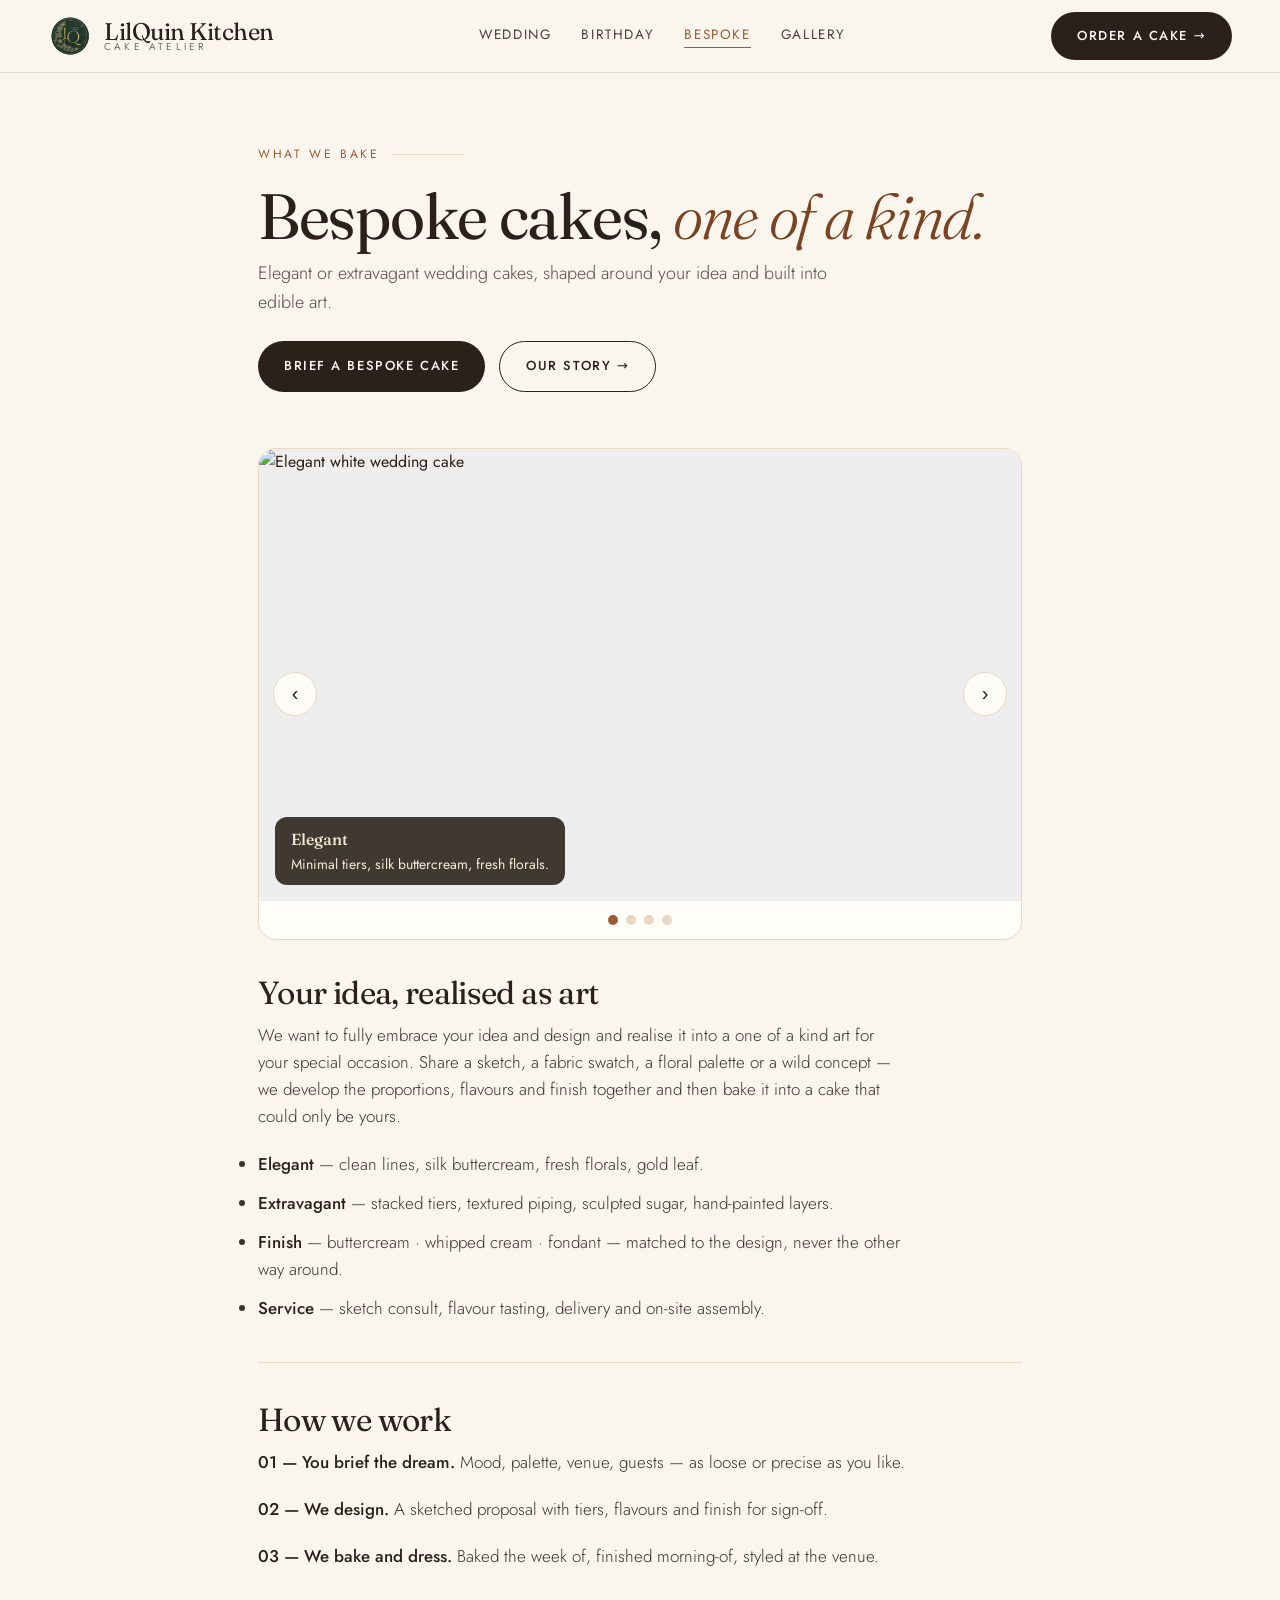
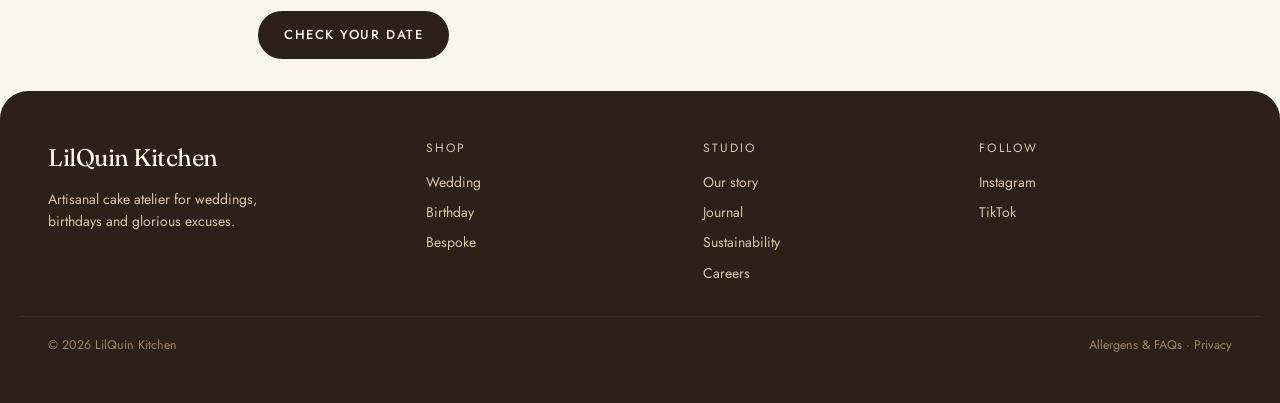
==== commit 6e42d7dc: "fix(menu): dedupe scripts, guard shared.js double-init" ====
--- a/lilquin-bespoke.html
+++ b/lilquin-bespoke.html
@@ -115,7 +115,5 @@
 
 <script src="assets/js/shared.js"></script>
 <script src="assets/js/carousel.js"></script>
-<script src="assets/js/shared.js"></script>
-<script src="assets/js/carousel.js"></script>
 </body>
 </html>
